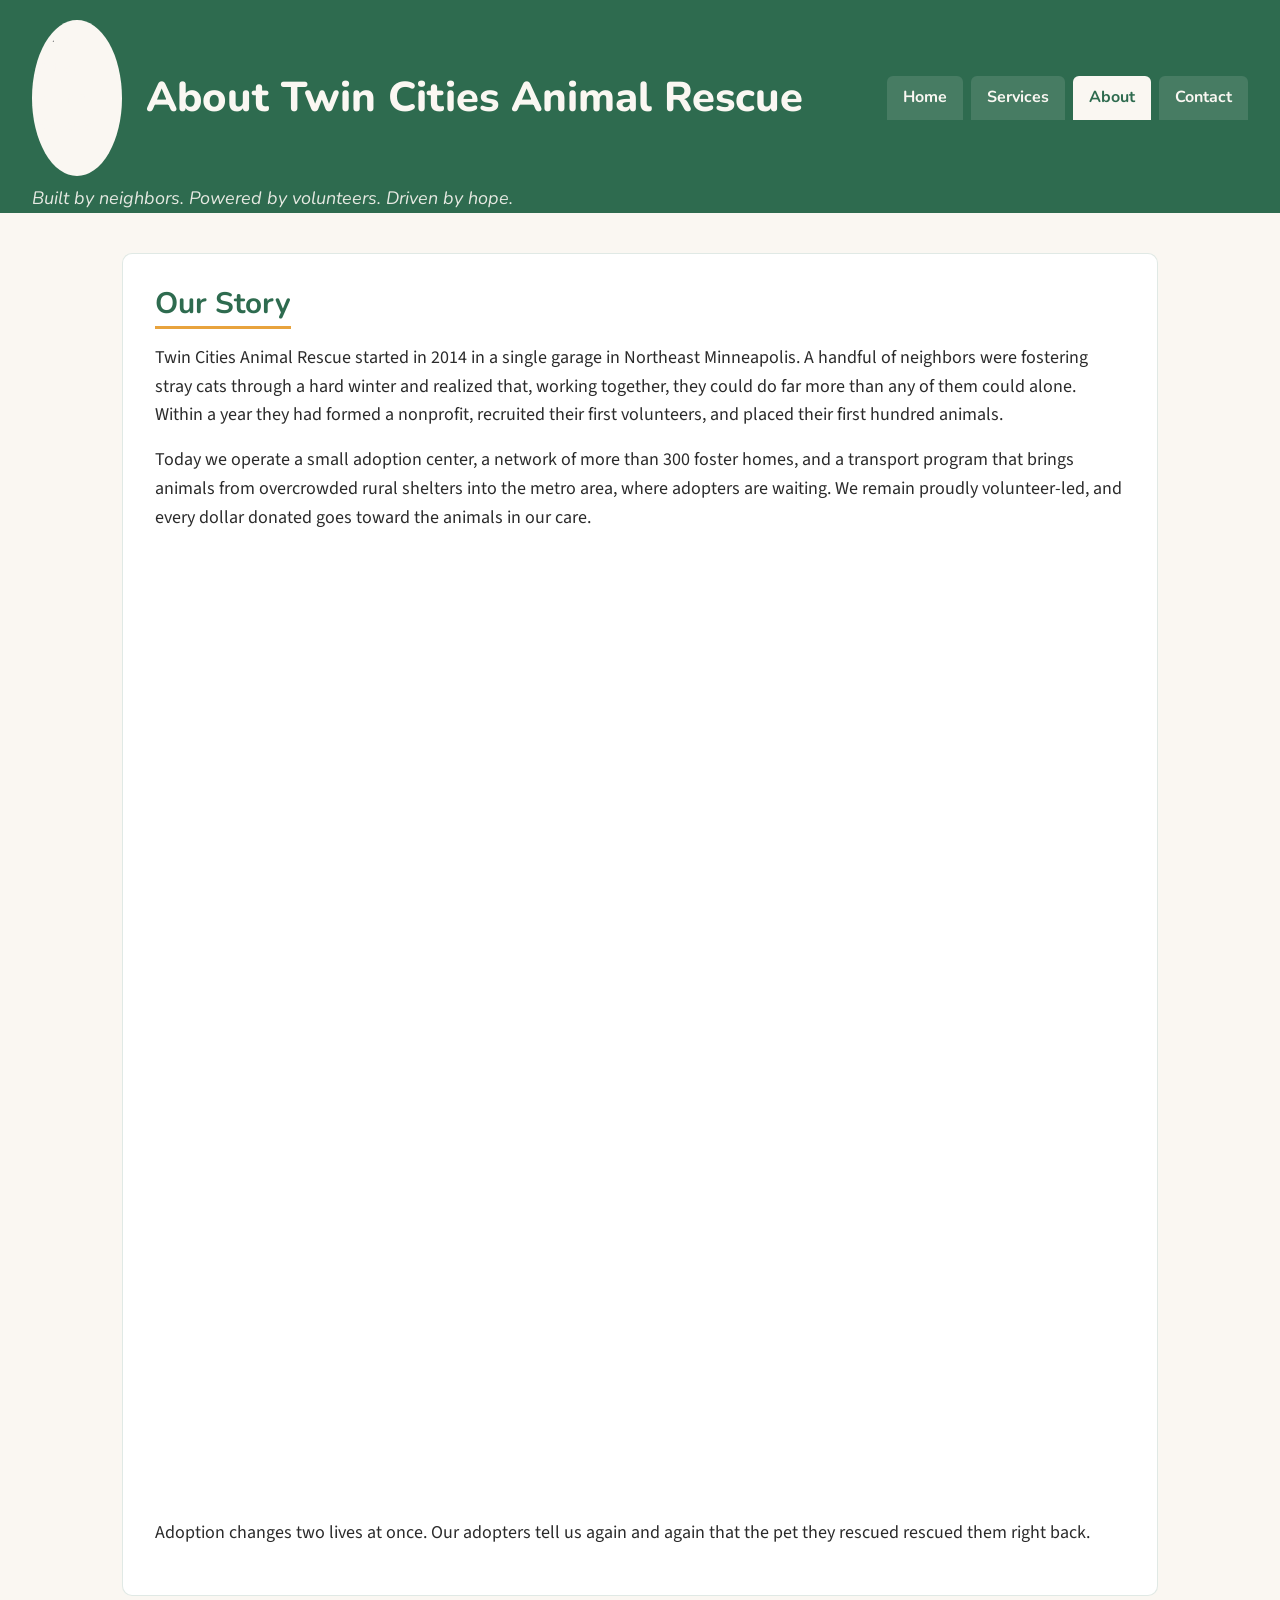
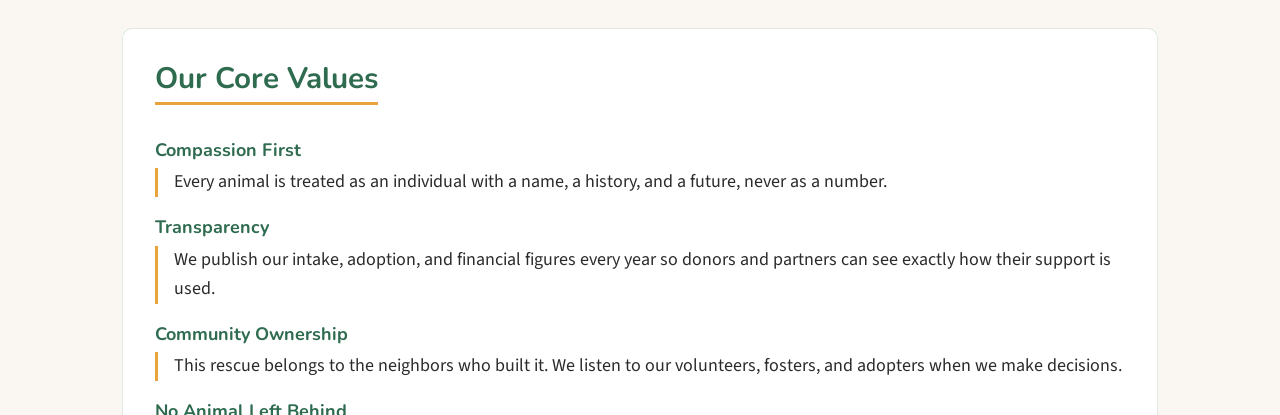
==== about.html @ 7075b085 "Add files via upload" ====
<!DOCTYPE html>
<html lang="en">
<head>
    <meta charset="UTF-8">
    <meta name="viewport" content="width=device-width, initial-scale=1.0">
    <meta name="description" content="The story, core values, and community partners behind Twin Cities Animal Rescue.">
    <title>Twin Cities Animal Rescue | About</title>
    <link rel="preconnect" href="https://fonts.googleapis.com">
    <link rel="preconnect" href="https://fonts.gstatic.com" crossorigin>
    <link href="https://fonts.googleapis.com/css2?family=Nunito:ital,wght@0,700;0,800;1,600&family=Source+Sans+3:wght@400;600&display=swap" rel="stylesheet">
    <link rel="stylesheet" href="styles.css">
</head>
<body>
    <header>
        <img src="rescue-logo_c.png" alt="Twin Cities Animal Rescue logo" width="120">
        <h1>About Twin Cities Animal Rescue</h1>
        <p>Built by neighbors. Powered by volunteers. Driven by hope.</p>
        <nav aria-label="Main navigation">
            <ul>
                <li><a href="index.html">Home</a></li>
                <li><a href="services.html">Services</a></li>
                <li><a href="about.html" aria-current="page">About</a></li>
                <li><a href="contact.html">Contact</a></li>
            </ul>
        </nav>
    </header>

    <main>
        <section aria-labelledby="story-heading">
            <h2 id="story-heading">Our Story</h2>
            <p>Twin Cities Animal Rescue started in 2014 in a single garage in Northeast Minneapolis. A handful of neighbors were fostering stray cats through a hard winter and realized that, working together, they could do far more than any of them could alone. Within a year they had formed a nonprofit, recruited their first volunteers, and placed their first hundred animals.</p>
            <p>Today we operate a small adoption center, a network of more than 300 foster homes, and a transport program that brings animals from overcrowded rural shelters into the metro area, where adopters are waiting. We remain proudly volunteer-led, and every dollar donated goes toward the animals in our care.</p>

            <picture>
                <source media="(min-width: 800px)" srcset="rescue-feature-large_c.png">
                <img src="rescue-feature-small_c.png" alt="A smiling man in a red plaid shirt using a wheelchair walks along a tree-lined brick path with his adopted Bernese Mountain Dog" width="800">
            </picture>
            <p>Adoption changes two lives at once. Our adopters tell us again and again that the pet they rescued rescued them right back.</p>
        </section>

        <section aria-labelledby="values-heading">
            <h2 id="values-heading">Our Core Values</h2>
            <dl>
                <dt>Compassion First</dt>
                <dd>Every animal is treated as an individual with a name, a history, and a future, never as a number.</dd>

                <dt>Transparency</dt>
                <dd>We publish our intake, adoption, and financial figures every year so donors and partners can see exactly how their support is used.</dd>

                <dt>Community Ownership</dt>
                <dd>This rescue belongs to the neighbors who built it. We listen to our volunteers, fosters, and adopters when we make decisions.</dd>

                <dt>No Animal Left Behind</dt>
                <dd>Age, breed, and medical needs are never reasons to turn an animal away. We find a path for every pet that comes through our door.</dd>

                <dt>Trust and Follow-Through</dt>
                <dd>When we say we will call, we call. When we say a pet is healthy, it is. We earn trust one honest interaction at a time.</dd>
            </dl>
        </section>

        <section aria-labelledby="partners-heading">
            <h2 id="partners-heading">Our Partners</h2>
            <p>We are grateful to the local businesses, clinics, and organizations whose support keeps our doors open and our animals healthy.</p>
            <ul>
                <li><strong>Northside Veterinary Clinic</strong> provides discounted spay, neuter, and emergency care.</li>
                <li><strong>Lakeside Pet Supply</strong> donates food, litter, and bedding for our foster network.</li>
                <li><strong>Mississippi Bend Community Foundation</strong> funds our transport and medical assistance programs.</li>
                <li><strong>Riverview Print and Design</strong> prints our adoption event materials at no cost.</li>
                <li><strong>Twin Cities Dog Training Collective</strong> offers free classes to new adopters.</li>
                <li><strong>Local rural shelters</strong> across greater Minnesota partner with us to transfer animals who need more time and space to find homes.</li>
            </ul>
            <p>Interested in becoming a partner? <a href="contact.html">Reach out through our Contact page</a> and select "Community partnership" as your interest type.</p>
        </section>
    </main>

    <footer>
        <p>&copy; 2026 Twin Cities Animal Rescue. A registered 501(c)(3) nonprofit organization.</p>
        <p>Email: <a href="mailto:hello@twincitiesanimalrescue.org">hello@twincitiesanimalrescue.org</a> | Phone: <a href="tel:+16125550142">(612) 555-0142</a></p>
        <nav aria-label="Footer navigation">
            <ul>
                <li><a href="index.html">Home</a></li>
                <li><a href="services.html">Services</a></li>
                <li><a href="about.html">About</a></li>
                <li><a href="contact.html">Contact</a></li>
            </ul>
        </nav>
    </footer>
</body>
</html>
---- styles.css ----
/* ==========================================================================
   Twin Cities Animal Rescue — styles.css
   Mobile-first stylesheet. Base styles target small screens; the single
   media query at the bottom adjusts layout for screens 800px and wider.

   Color palette (4 colors):
     --green   #2E6B4F  forest green  — trust, calm, primary brand color
     --amber   #E8A33D  warm amber    — hope, energy, calls to action
     --cream   #FAF7F2  soft cream    — page background, easy on the eyes
     --ink     #2B2B2B  charcoal      — body text, strong contrast on cream

   Typography (2 font families):
     Nunito        — headings, nav, buttons (rounded, friendly, hopeful)
     Source Sans 3 — body text, forms (clean, highly readable)
   ========================================================================== */

:root {
  --green: #2E6B4F;
  --amber: #E8A33D;
  --cream: #FAF7F2;
  --ink: #2B2B2B;
  --font-heading: "Nunito", "Trebuchet MS", Arial, sans-serif;
  --font-body: "Source Sans 3", "Segoe UI", Helvetica, Arial, sans-serif;
}

/* ---------- Base / reset ---------- */

*,
*::before,
*::after {
  box-sizing: border-box;
}

html {
  font-size: 100%;
  scroll-behavior: smooth;
}

body {
  margin: 0;
  background-color: var(--cream);
  color: var(--ink);
  font-family: var(--font-body);
  font-size: 1.0625rem;
  line-height: 1.6;
}

img,
video {
  max-width: 100%;
  height: auto;
  display: block;
  border-radius: 8px;
}

a {
  color: var(--green);
  font-weight: 600;
  text-decoration: underline;
  text-underline-offset: 3px;
}

a:hover,
a:focus {
  color: var(--amber);
}

a:focus-visible,
button:focus-visible,
input:focus-visible,
select:focus-visible,
textarea:focus-visible {
  outline: 3px solid var(--amber);
  outline-offset: 2px;
}

/* ---------- Typography ---------- */

h1,
h2,
h3 {
  font-family: var(--font-heading);
  color: var(--green);
  line-height: 1.2;
  margin: 0 0 0.5em;
}

h1 {
  font-size: 1.9rem;
  font-weight: 800;
}

h2 {
  font-size: 1.5rem;
  font-weight: 700;
  padding-bottom: 0.3rem;
  border-bottom: 3px solid var(--amber);
  display: inline-block;
}

h3 {
  font-size: 1.15rem;
  font-weight: 700;
  margin-top: 1.25rem;
}

p {
  margin: 0 0 1rem;
}

ul,
ol {
  padding-left: 1.4rem;
  margin: 0 0 1rem;
}

li {
  margin-bottom: 0.4rem;
}

strong {
  color: var(--green);
}

/* ---------- Header ---------- */

header {
  background-color: var(--green);
  color: var(--cream);
  padding: 1.25rem 1rem 0;
  text-align: center;
  display: flex;
  flex-direction: column;
  align-items: center;
  gap: 0.5rem;
}

header img {
  width: 90px;
  border-radius: 50%;
  background-color: var(--cream);
  padding: 6px;
}

header h1 {
  color: var(--cream);
  margin: 0;
}

header p {
  margin: 0;
  font-family: var(--font-heading);
  font-style: italic;
  opacity: 0.9;
}

/* ---------- Navigation (shared by header and footer) ---------- */

nav ul {
  list-style: none;
  margin: 0.75rem 0 0;
  padding: 0;
  display: flex;
  flex-wrap: wrap;
  justify-content: center;
  gap: 0.5rem;
  width: 100%;
}

nav li {
  margin: 0;
}

nav a {
  display: block;
  font-family: var(--font-heading);
  font-weight: 700;
  font-size: 1rem;
  text-decoration: none;
  color: var(--cream);
  background-color: rgba(250, 247, 242, 0.12);
  padding: 0.6rem 1rem;
  border-radius: 6px 6px 0 0;
}

nav a:hover,
nav a:focus {
  background-color: var(--amber);
  color: var(--ink);
}

nav a[aria-current="page"] {
  background-color: var(--cream);
  color: var(--green);
}

/* ---------- Main content ---------- */

main {
  padding: 1.5rem 1rem;
  max-width: 1100px;
  margin: 0 auto;
}

section {
  background-color: #ffffff;
  border: 1px solid rgba(46, 107, 79, 0.15);
  border-radius: 10px;
  padding: 1.25rem;
  margin-bottom: 1.5rem;
}

/* Sections that pair text with an image stack on mobile,
   then sit side by side on wider screens (see media query). */
section:has(> img),
section:has(> figure) {
  display: flex;
  flex-direction: column;
  gap: 1rem;
}

section > img,
figure img {
  width: 100%;
  max-width: 420px;
  align-self: center;
}

figure {
  margin: 0;
  background-color: var(--cream);
  border-left: 5px solid var(--amber);
  border-radius: 8px;
  padding: 1rem;
  display: flex;
  flex-direction: column;
  gap: 0.75rem;
}

figcaption {
  font-size: 0.95rem;
  line-height: 1.5;
}

picture img {
  width: 100%;
  max-width: 100%;
}

video {
  width: 100%;
  background-color: var(--ink);
}

/* Description lists (volunteer roles, core values) */

dl {
  margin: 0;
}

dt {
  font-family: var(--font-heading);
  font-weight: 700;
  color: var(--green);
  margin-top: 1rem;
}

dd {
  margin: 0.25rem 0 0;
  padding-left: 1rem;
  border-left: 3px solid var(--amber);
}

/* Impact statistics on the home page */

#impact-heading + p + ul {
  list-style: none;
  padding: 0;
  display: flex;
  flex-wrap: wrap;
  gap: 0.75rem;
}

#impact-heading + p + ul li {
  flex: 1 1 100%;
  background-color: var(--cream);
  border-top: 4px solid var(--amber);
  border-radius: 8px;
  padding: 0.9rem 1rem;
  margin: 0;
}

#impact-heading + p + ul strong {
  display: block;
  font-family: var(--font-heading);
  font-size: 1.8rem;
  line-height: 1.1;
}

/* Address and tables */

address {
  font-style: normal;
  margin-bottom: 1rem;
  padding: 1rem;
  background-color: var(--cream);
  border-radius: 8px;
}

table {
  width: 100%;
  border-collapse: collapse;
  margin-bottom: 1rem;
}

caption {
  font-family: var(--font-heading);
  font-weight: 700;
  text-align: left;
  color: var(--green);
  padding-bottom: 0.5rem;
}

th,
td {
  text-align: left;
  padding: 0.6rem 0.75rem;
  border-bottom: 1px solid rgba(46, 107, 79, 0.2);
}

thead th {
  background-color: var(--green);
  color: var(--cream);
}

/* ---------- Form ---------- */

form {
  display: flex;
  flex-direction: column;
  gap: 1.25rem;
}

fieldset {
  border: 2px solid var(--green);
  border-radius: 10px;
  padding: 1rem;
  margin: 0;
  display: flex;
  flex-direction: column;
  gap: 0.25rem;
}

legend {
  font-family: var(--font-heading);
  font-weight: 700;
  color: var(--green);
  padding: 0 0.5rem;
}

form p {
  margin: 0 0 0.75rem;
}

label {
  font-weight: 600;
}

input[type="text"],
input[type="email"],
input[type="number"],
select,
textarea {
  width: 100%;
  font-family: var(--font-body);
  font-size: 1rem;
  padding: 0.6rem 0.75rem;
  margin-top: 0.3rem;
  border: 1px solid #8a8a8a;
  border-radius: 6px;
  background-color: #ffffff;
  color: var(--ink);
}

input[type="radio"],
input[type="checkbox"] {
  width: 1.1rem;
  height: 1.1rem;
  margin-right: 0.5rem;
  accent-color: var(--green);
}

input[type="radio"] + label,
input[type="checkbox"] + label {
  font-weight: 400;
}

button {
  font-family: var(--font-heading);
  font-weight: 800;
  font-size: 1.05rem;
  padding: 0.75rem 1.5rem;
  border: none;
  border-radius: 6px;
  cursor: pointer;
  margin-right: 0.5rem;
  margin-bottom: 0.5rem;
}

button[type="submit"] {
  background-color: var(--amber);
  color: var(--ink);
}

button[type="submit"]:hover,
button[type="submit"]:focus {
  background-color: var(--green);
  color: var(--cream);
}

button[type="reset"] {
  background-color: transparent;
  color: var(--green);
  border: 2px solid var(--green);
}

/* ---------- Footer ---------- */

footer {
  background-color: var(--ink);
  color: var(--cream);
  padding: 1.5rem 1rem;
  text-align: center;
  font-size: 0.95rem;
}

footer p {
  margin-bottom: 0.5rem;
}

footer a {
  color: var(--amber);
}

footer nav a {
  background-color: transparent;
  border-radius: 6px;
}

/* ==========================================================================
   Media query: screens 800px and wider
   ========================================================================== */

@media (min-width: 800px) {
  body {
    font-size: 1.125rem;
  }

  h1 {
    font-size: 2.6rem;
  }

  h2 {
    font-size: 1.85rem;
  }

  /* Header becomes a horizontal bar: logo + title left, nav right */
  header {
    flex-direction: row;
    flex-wrap: wrap;
    justify-content: space-between;
    align-items: center;
    text-align: left;
    padding: 1.25rem 2rem 0;
    gap: 1rem 1.5rem;
  }

  header p {
    flex-basis: 100%;
    order: 3;
    margin-top: -0.5rem;
  }

  nav ul {
    width: auto;
    justify-content: flex-end;
    margin: 0;
  }

  header nav {
    order: 2;
    margin-left: auto;
  }

  header nav ul {
    align-self: flex-end;
  }

  main {
    padding: 2.5rem 2rem;
  }

  section {
    padding: 2rem;
    margin-bottom: 2rem;
  }

  /* Text + image sections sit side by side */
  section:has(> img),
  section:has(> figure) {
    flex-direction: row;
    flex-wrap: wrap;
    align-items: flex-start;
  }

  section:has(> img) > h2,
  section:has(> figure) > h2 {
    flex-basis: 100%;
  }

  section:has(> img) > p,
  section:has(> img) > ol,
  section:has(> img) > ul,
  section:has(> img) > dl,
  section:has(> figure) > p,
  section:has(> figure) > ol {
    flex: 1 1 55%;
  }

  section > img,
  section > figure {
    flex: 0 1 38%;
    align-self: flex-start;
  }

  /* Volunteer Roles: intro paragraph spans the row, then the role list
     and the volunteer photo share the next row */
  #volunteer > p:first-of-type {
    flex-basis: 100%;
  }

  #volunteer > img {
    order: 2;
  }

  #volunteer > dl {
    order: 1;
    flex: 1 1 55%;
  }

  #volunteer > p:last-of-type {
    order: 3;
    flex-basis: 100%;
  }

  /* Impact stats: five tiles in a row */
  #impact-heading + p + ul li {
    flex: 1 1 160px;
  }

  /* Form: name/email and interest/availability can share a row */
  fieldset {
    flex-direction: row;
    flex-wrap: wrap;
    gap: 0 1.5rem;
  }

  fieldset > p {
    flex: 1 1 45%;
  }

  fieldset > p:has(textarea),
  fieldset > p:has(input[type="radio"]),
  fieldset > p:has(input[type="checkbox"]) {
    flex-basis: 100%;
  }

  footer {
    display: flex;
    flex-wrap: wrap;
    justify-content: space-between;
    align-items: center;
    text-align: left;
    padding: 1.5rem 2rem;
  }

  footer nav {
    flex-basis: 100%;
    margin-top: 0.5rem;
  }

  footer nav ul {
    justify-content: flex-start;
  }
}
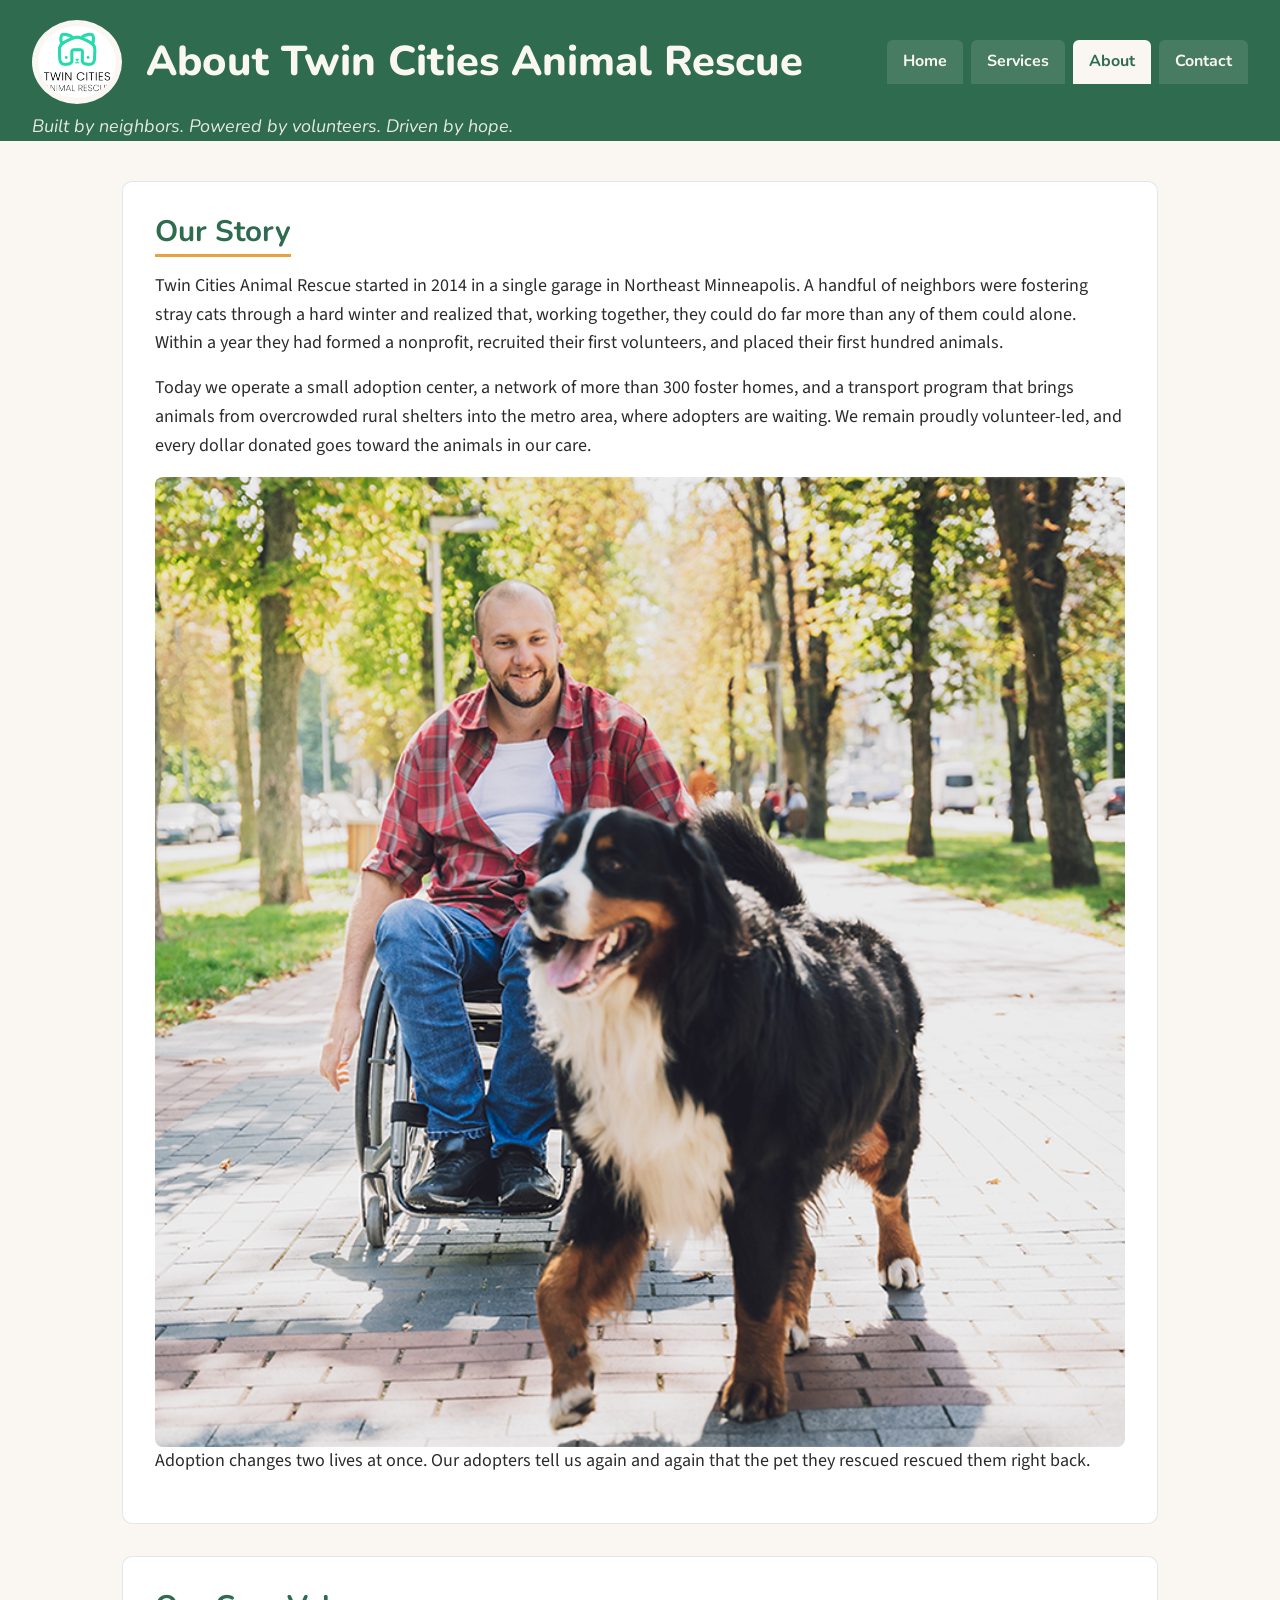
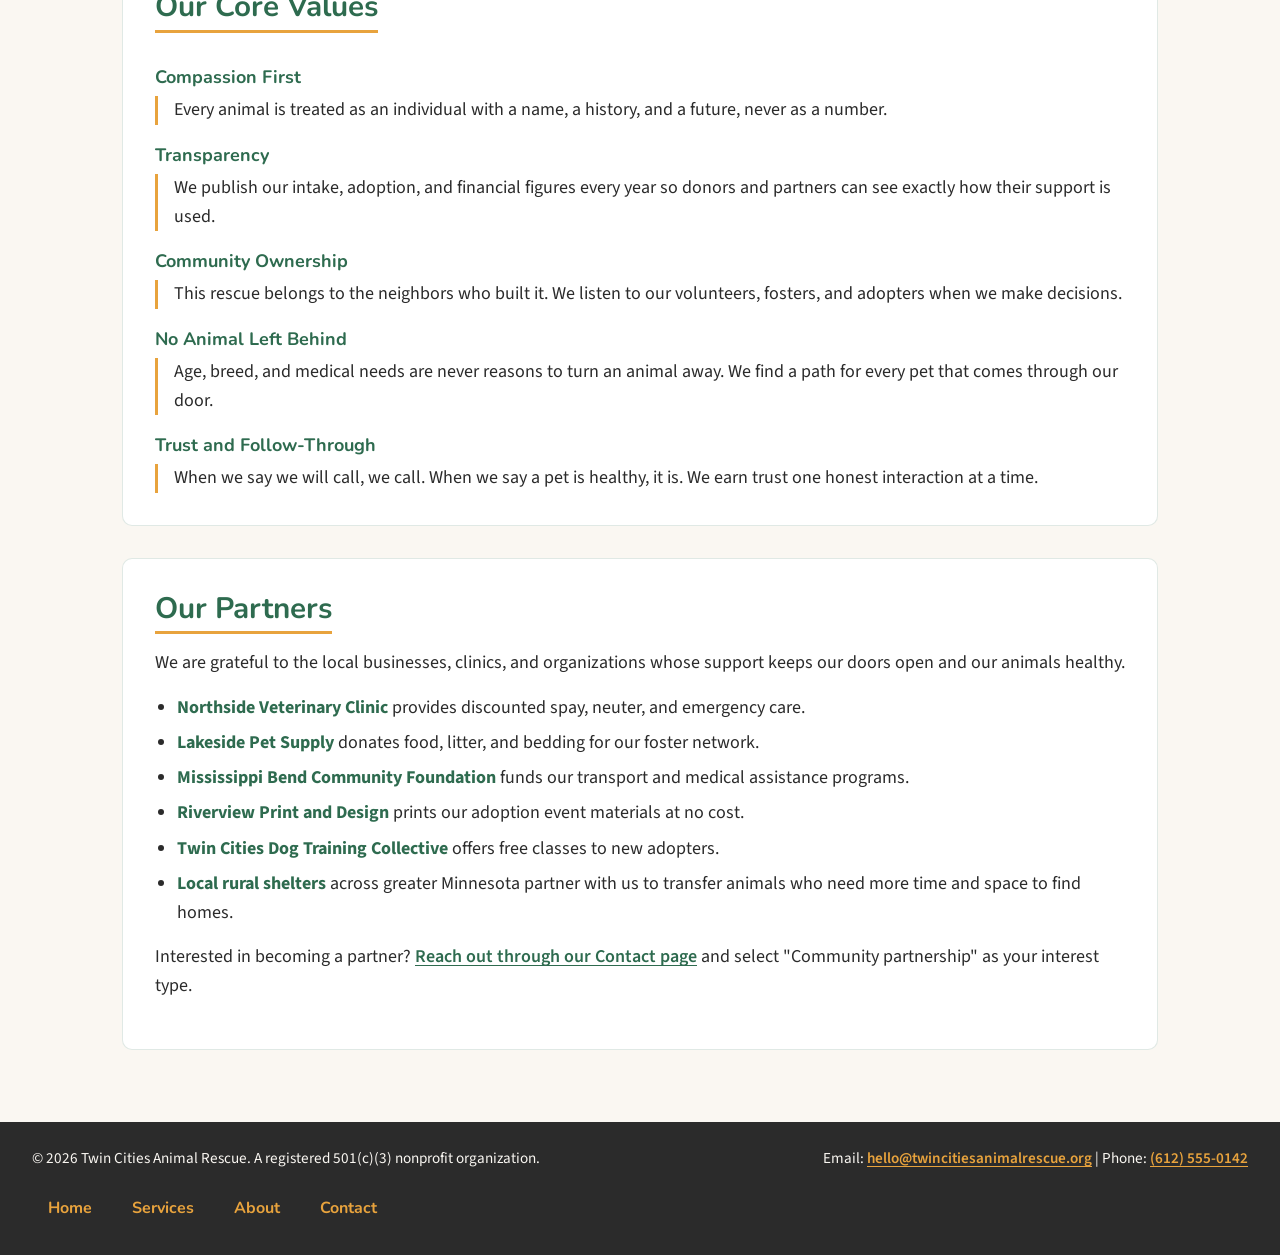
==== commit b01011c3: "touchstone 4" ====
--- a/about.html
+++ b/about.html
@@ -85,5 +85,6 @@
             </ul>
         </nav>
     </footer>
+    <script src="script.js"></script>
 </body>
 </html>
--- a/styles.css
+++ b/styles.css
@@ -447,6 +447,108 @@
   border-radius: 6px;
 }
 
+/* ---------- Touchstone 4: interactive feature, validation, storage ---------- */
+
+.interest-btn {
+  display: block;
+  margin-top: 0.5rem;
+  padding: 0.4rem 0.9rem;
+  font-size: 0.95rem;
+  background-color: transparent;
+  color: var(--green);
+  border: 2px solid var(--green);
+}
+
+.interest-btn:hover,
+.interest-btn:focus {
+  background-color: var(--green);
+  color: var(--cream);
+}
+
+.interest-btn.is-selected {
+  background-color: var(--amber);
+  border-color: var(--amber);
+  color: var(--ink);
+}
+
+.interest-summary {
+  margin-top: 1.5rem;
+  padding: 1rem 1.25rem;
+  background-color: var(--cream);
+  border: 2px solid var(--amber);
+  border-radius: 10px;
+}
+
+.interest-summary h3 {
+  margin-top: 0;
+}
+
+.interest-list {
+  list-style: none;
+  padding: 0;
+}
+
+.interest-list li {
+  display: flex;
+  flex-wrap: wrap;
+  align-items: center;
+  gap: 0.5rem;
+  padding: 0.5rem 0;
+  border-bottom: 1px solid rgba(46, 107, 79, 0.2);
+}
+
+.commitment {
+  font-size: 0.9rem;
+  opacity: 0.8;
+}
+
+.remove-btn,
+.link-btn {
+  margin-left: auto;
+  padding: 0.25rem 0.7rem;
+  font-size: 0.85rem;
+  background-color: transparent;
+  color: var(--green);
+  border: 1px solid var(--green);
+}
+
+.link-btn {
+  margin-left: 1rem;
+}
+
+.cta-link {
+  font-family: var(--font-heading);
+  font-weight: 800;
+}
+
+.saved-note {
+  padding: 0.75rem 1rem;
+  background-color: var(--cream);
+  border-left: 5px solid var(--amber);
+  border-radius: 6px;
+}
+
+.error-message {
+  display: block;
+  min-height: 1.2em;
+  margin-top: 0.25rem;
+  font-size: 0.9rem;
+  font-weight: 600;
+  color: #A32D2D;
+}
+
+.is-invalid {
+  border-color: #A32D2D !important;
+  background-color: #FFF4F4 !important;
+}
+
+.success-message {
+  padding: 1.25rem;
+  background-color: var(--cream);
+  border: 2px solid var(--green);
+  border-radius: 10px;
+}
+
 /* ==========================================================================
    Media query: screens 800px and wider
    ========================================================================== */
@@ -548,8 +650,13 @@
     flex: 1 1 55%;
   }
 
+  #volunteer > .interest-summary {
+    order: 3;
+    flex-basis: 100%;
+  }
+
   #volunteer > p:last-of-type {
-    order: 3;
+    order: 4;
     flex-basis: 100%;
   }
 
